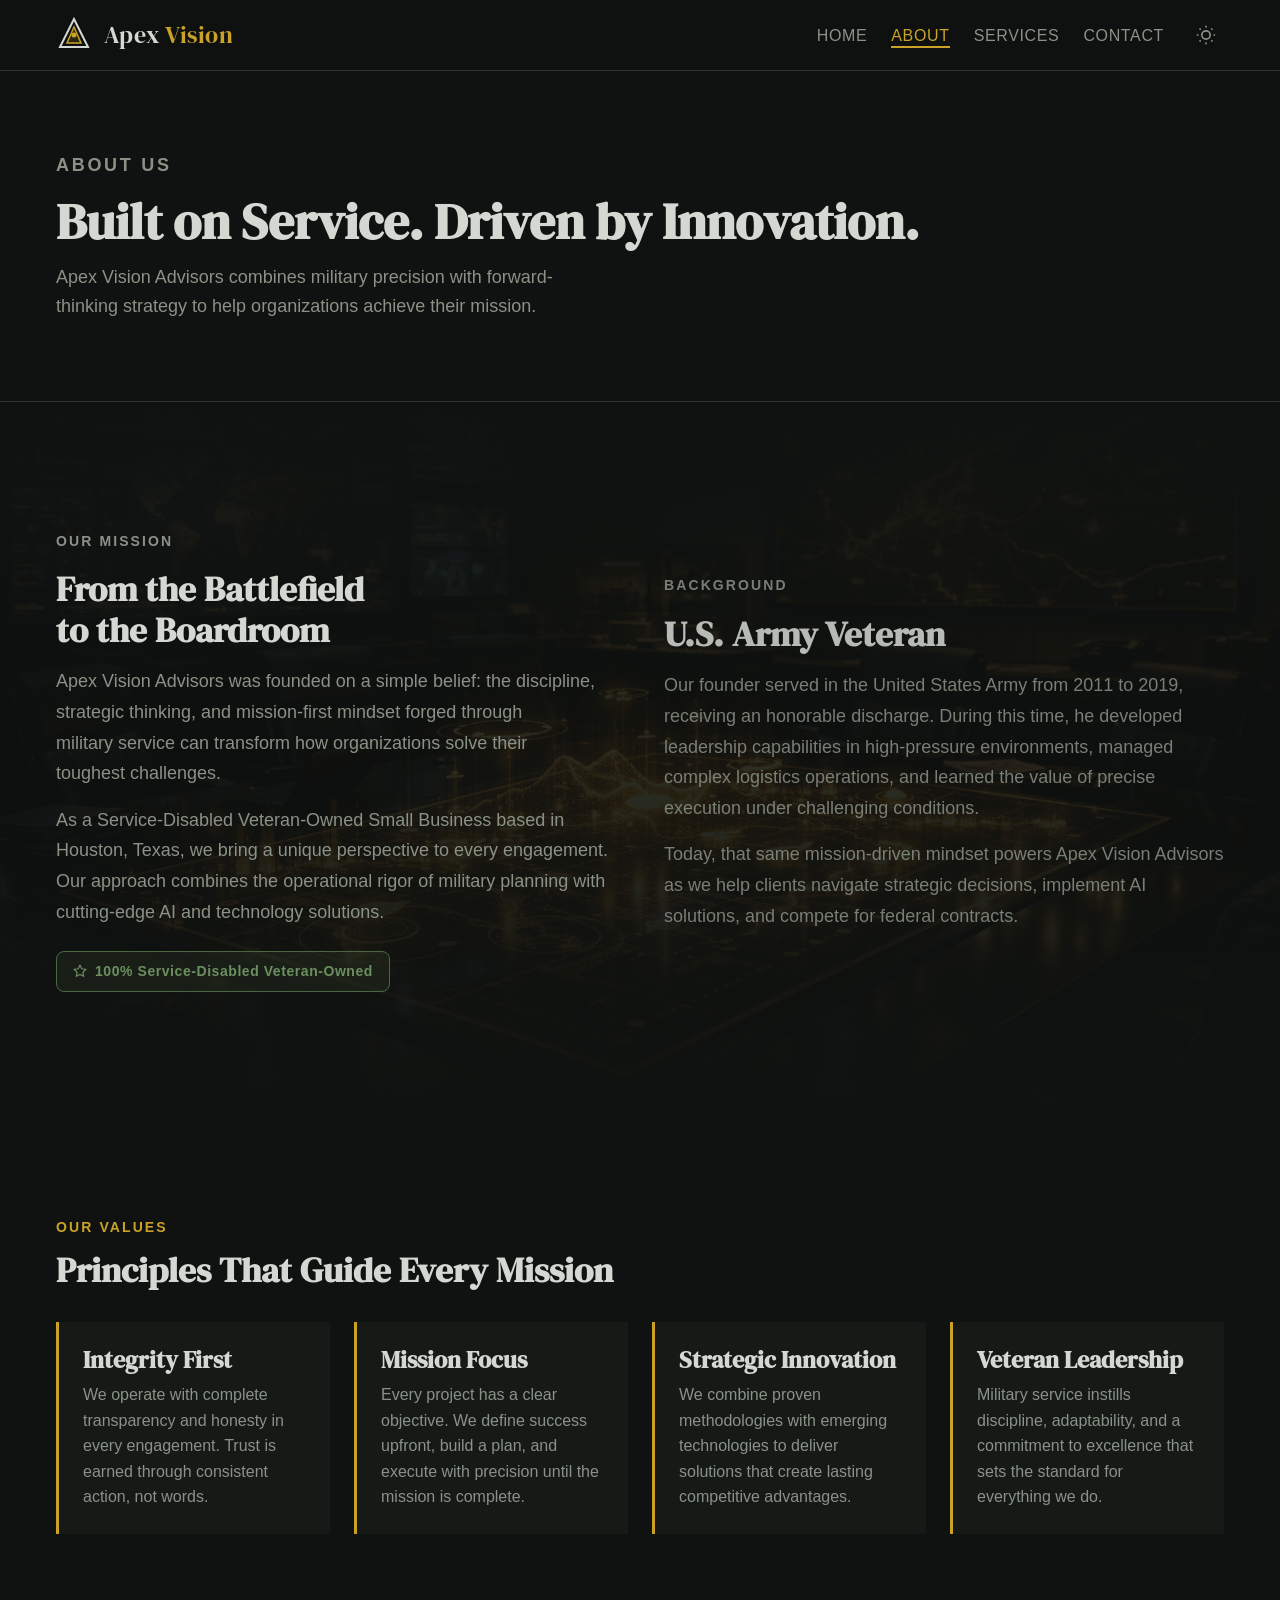
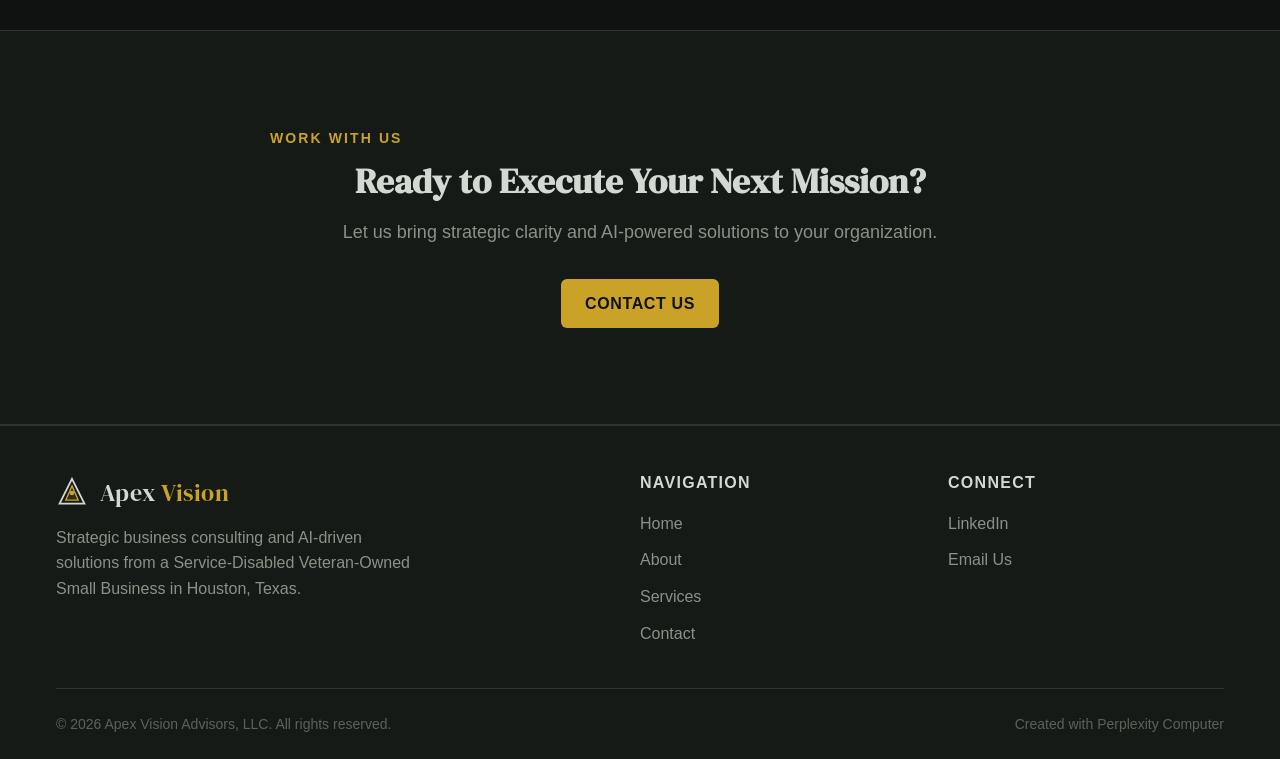
==== about.html @ e8b869d6 "Initial commit via Netlify" ====
<!DOCTYPE html>
<html lang="en" data-theme="dark">
<head>
<!--
   ______                            __
  / ____/___  ____ ___  ____  __  __/ /____  _____
 / /   / __ \/ __ `__ \/ __ \/ / / / __/ _ \/ ___/
/ /___/ /_/ / / / / / / /_/ / /_/ / /_/  __/ /
\____/\____/_/ /_/ /_/ .___/\__,_/\__/\___/_/
                    /_/
        Created with Perplexity Computer
        https://www.perplexity.ai/computer
-->
<meta name="generator" content="Perplexity Computer">
<meta name="author" content="Perplexity Computer">
<meta property="og:see_also" content="https://www.perplexity.ai/computer">
<link rel="author" href="https://www.perplexity.ai/computer">

<meta charset="UTF-8">
<meta name="viewport" content="width=device-width, initial-scale=1.0">
<title>About — Apex Vision Advisors</title>
<meta name="description" content="Learn about Apex Vision Advisors, a veteran-owned consulting firm delivering business strategy and AI solutions from Houston, Texas.">
<link rel="stylesheet" href="./base.css">
<link rel="stylesheet" href="./style.css">
</head>
<body>

<!-- Navigation -->
<nav class="nav" role="navigation" aria-label="Main navigation">
  <div class="nav-inner">
    <a href="./index.html" class="nav-logo" aria-label="Apex Vision Advisors Home">
      <svg width="36" height="36" viewBox="0 0 36 36" fill="none" aria-hidden="true">
        <path d="M18 2L32 30H4L18 2Z" stroke="currentColor" stroke-width="2" fill="none"/>
        <path d="M18 10L25 26H11L18 10Z" stroke="var(--color-primary)" stroke-width="1.5" fill="oklch(from var(--color-primary) l c h / 0.15)"/>
        <circle cx="18" cy="18" r="2.5" fill="var(--color-primary)"/>
      </svg>
      <span class="nav-logo-text">Apex <span>Vision</span></span>
    </a>
    <button class="nav-toggle" aria-label="Toggle menu" onclick="document.querySelector('.nav-links').classList.toggle('open')">
      <span></span><span></span><span></span>
    </button>
    <ul class="nav-links" role="list">
      <li><a href="./index.html">Home</a></li>
      <li><a href="./about.html" class="active">About</a></li>
      <li><a href="./services.html">Services</a></li>
      <li><a href="./contact.html">Contact</a></li>
      <li>
        <button class="theme-toggle" data-theme-toggle aria-label="Switch to light mode">
          <svg width="20" height="20" viewBox="0 0 24 24" fill="none" stroke="currentColor" stroke-width="2">
            <circle cx="12" cy="12" r="5"/><path d="M12 1v2M12 21v2M4.22 4.22l1.42 1.42M18.36 18.36l1.42 1.42M1 12h2M21 12h2M4.22 19.78l1.42-1.42M18.36 5.64l1.42-1.42"/>
          </svg>
        </button>
      </li>
    </ul>
  </div>
</nav>

<!-- Page Hero -->
<section class="page-hero">
  <div class="container">
    <p class="section-label">About Us</p>
    <h1>Built on Service. Driven by Innovation.</h1>
    <p>Apex Vision Advisors combines military precision with forward-thinking strategy to help organizations achieve their mission.</p>
  </div>
</section>

<!-- Mission Section with background -->
<section class="about-hero">
  <div class="about-hero-bg">
    <img src="./assets/about-bg.png" alt="" loading="lazy">
  </div>
  <div class="container about-content">
    <div class="about-grid">
      <div class="about-text reveal">
        <p class="section-label">Our Mission</p>
        <h2>From the Battlefield to the Boardroom</h2>
        <p>Apex Vision Advisors was founded on a simple belief: the discipline, strategic thinking, and mission-first mindset forged through military service can transform how organizations solve their toughest challenges.</p>
        <p>As a Service-Disabled Veteran-Owned Small Business based in Houston, Texas, we bring a unique perspective to every engagement. Our approach combines the operational rigor of military planning with cutting-edge AI and technology solutions.</p>
        <div style="margin-top:var(--space-6);">
          <span class="sdvosb-badge">
            <svg width="14" height="14" viewBox="0 0 24 24" fill="none" stroke="currentColor" stroke-width="2"><path d="M12 2l3.09 6.26L22 9.27l-5 4.87 1.18 6.88L12 17.77l-6.18 3.25L7 14.14 2 9.27l6.91-1.01L12 2z"/></svg>
            100% Service-Disabled Veteran-Owned
          </span>
        </div>
      </div>
      <div class="about-text reveal" style="opacity:0.85;">
        <p class="section-label">Background</p>
        <h2>U.S. Army Veteran</h2>
        <p>Our founder served in the United States Army from 2011 to 2019, receiving an honorable discharge. During this time, he developed leadership capabilities in high-pressure environments, managed complex logistics operations, and learned the value of precise execution under challenging conditions.</p>
        <p>Today, that same mission-driven mindset powers Apex Vision Advisors as we help clients navigate strategic decisions, implement AI solutions, and compete for federal contracts.</p>
      </div>
    </div>
  </div>
</section>

<!-- Values Section -->
<section class="section">
  <div class="container">
    <p class="section-label reveal">Our Values</p>
    <h2 class="section-title reveal">Principles That Guide Every Mission</h2>

    <div class="values-grid">
      <div class="value-card reveal">
        <h3>Integrity First</h3>
        <p>We operate with complete transparency and honesty in every engagement. Trust is earned through consistent action, not words.</p>
      </div>
      <div class="value-card reveal">
        <h3>Mission Focus</h3>
        <p>Every project has a clear objective. We define success upfront, build a plan, and execute with precision until the mission is complete.</p>
      </div>
      <div class="value-card reveal">
        <h3>Strategic Innovation</h3>
        <p>We combine proven methodologies with emerging technologies to deliver solutions that create lasting competitive advantages.</p>
      </div>
      <div class="value-card reveal">
        <h3>Veteran Leadership</h3>
        <p>Military service instills discipline, adaptability, and a commitment to excellence that sets the standard for everything we do.</p>
      </div>
    </div>
  </div>
</section>

<!-- CTA -->
<section class="cta-section">
  <div class="container">
    <p class="section-label reveal">Work With Us</p>
    <h2 class="section-title reveal">Ready to Execute Your Next Mission?</h2>
    <p class="section-desc reveal">Let us bring strategic clarity and AI-powered solutions to your organization.</p>
    <div style="margin-top:var(--space-8);" class="reveal">
      <a href="./contact.html" class="btn btn-primary">Contact Us</a>
    </div>
  </div>
</section>

<!-- Footer -->
<footer class="footer">
  <div class="container">
    <div class="footer-grid">
      <div class="footer-brand">
        <a href="./index.html" class="nav-logo" aria-label="Apex Vision Advisors Home">
          <svg width="32" height="32" viewBox="0 0 36 36" fill="none" aria-hidden="true">
            <path d="M18 2L32 30H4L18 2Z" stroke="currentColor" stroke-width="2" fill="none"/>
            <path d="M18 10L25 26H11L18 10Z" stroke="var(--color-primary)" stroke-width="1.5" fill="oklch(from var(--color-primary) l c h / 0.15)"/>
            <circle cx="18" cy="18" r="2.5" fill="var(--color-primary)"/>
          </svg>
          <span class="nav-logo-text">Apex <span>Vision</span></span>
        </a>
        <p>Strategic business consulting and AI-driven solutions from a Service-Disabled Veteran-Owned Small Business in Houston, Texas.</p>
      </div>
      <div>
        <h4>Navigation</h4>
        <ul class="footer-links" role="list">
          <li><a href="./index.html">Home</a></li>
          <li><a href="./about.html">About</a></li>
          <li><a href="./services.html">Services</a></li>
          <li><a href="./contact.html">Contact</a></li>
        </ul>
      </div>
      <div>
        <h4>Connect</h4>
        <ul class="footer-links" role="list">
          <li><a href="https://www.linkedin.com/in/mr-jones2/" target="_blank" rel="noopener noreferrer">LinkedIn</a></li>
          <li><a href="mailto:apexvisionadvisors@gmail.com">Email Us</a></li>
        </ul>
      </div>
    </div>
    <div class="footer-bottom">
      <p>&copy; 2026 Apex Vision Advisors, LLC. All rights reserved.</p>
      <a href="https://www.perplexity.ai/computer" target="_blank" rel="noopener noreferrer">Created with Perplexity Computer</a>
    </div>
  </div>
</footer>

<script src="./app.js"></script>
</body>
</html>
---- base.css ----
/* base.css */
*, *::before, *::after { box-sizing: border-box; margin: 0; padding: 0; }

html {
  -moz-text-size-adjust: none;
  -webkit-text-size-adjust: none;
  text-size-adjust: none;
  -webkit-font-smoothing: antialiased;
  -moz-osx-font-smoothing: grayscale;
  text-rendering: optimizeLegibility;
  scroll-behavior: smooth;
  hanging-punctuation: first last;
  scroll-padding-top: var(--space-16);
}

body {
  min-height: 100dvh;
  line-height: 1.6;
  font-family: var(--font-body, sans-serif);
  font-size: var(--text-base);
  color: var(--color-text);
  background-color: var(--color-bg);
}

img, picture, video, canvas, svg { display: block; max-width: 100%; height: auto; }
ul[role="list"], ol[role="list"] { list-style: none; }
input, button, textarea, select { font: inherit; color: inherit; }

h1, h2, h3, h4, h5, h6 { text-wrap: balance; line-height: 1.15; }
p, li, figcaption { text-wrap: pretty; max-width: 72ch; }

::selection {
  background: oklch(from var(--color-primary) l c h / 0.25);
  color: var(--color-text);
}

:focus-visible {
  outline: 2px solid var(--color-primary);
  outline-offset: 3px;
  border-radius: var(--radius-sm);
}

@media (prefers-reduced-motion: reduce) {
  *, *::before, *::after {
    animation-duration: 0.01ms !important;
    animation-iteration-count: 1 !important;
    transition-duration: 0.01ms !important;
    scroll-behavior: auto !important;
  }
}

button { cursor: pointer; background: none; border: none; }
table { border-collapse: collapse; width: 100%; }

a, button, [role="button"], [role="link"], input, textarea, select {
  transition: color var(--transition-interactive),
              background var(--transition-interactive),
              border-color var(--transition-interactive),
              box-shadow var(--transition-interactive);
}

.sr-only {
  position: absolute; width: 1px; height: 1px; padding: 0; margin: -1px;
  overflow: hidden; clip: rect(0, 0, 0, 0); white-space: nowrap; border-width: 0;
}
---- style.css ----
/* ========================================
   APEX VISION ADVISORS — Design Tokens & Styles
   Military-Inspired: Dark Slate, OD Green, Gold
   ======================================== */

/* --- Fonts --- */
@import url('https://api.fontshare.com/v2/css?f[]=general-sans@400,500,600,700&display=swap');
@import url('https://fonts.googleapis.com/css2?family=DM+Serif+Display:ital@0;1&display=swap');

/* --- Type Scale --- */
:root {
  --text-xs:   clamp(0.75rem,  0.7rem  + 0.25vw, 0.875rem);
  --text-sm:   clamp(0.875rem, 0.8rem  + 0.35vw, 1rem);
  --text-base: clamp(1rem,     0.95rem + 0.25vw, 1.125rem);
  --text-lg:   clamp(1.125rem, 1rem    + 0.75vw, 1.5rem);
  --text-xl:   clamp(1.5rem,   1.2rem  + 1.25vw, 2.25rem);
  --text-2xl:  clamp(2rem,     1.2rem  + 2.5vw,  3.5rem);
  --text-3xl:  clamp(2.5rem,   1rem    + 4vw,    5rem);

  /* Spacing */
  --space-1:  0.25rem;
  --space-2:  0.5rem;
  --space-3:  0.75rem;
  --space-4:  1rem;
  --space-5:  1.25rem;
  --space-6:  1.5rem;
  --space-8:  2rem;
  --space-10: 2.5rem;
  --space-12: 3rem;
  --space-16: 4rem;
  --space-20: 5rem;
  --space-24: 6rem;
  --space-32: 8rem;

  /* Radius */
  --radius-sm: 0.375rem;
  --radius-md: 0.5rem;
  --radius-lg: 0.75rem;
  --radius-xl: 1rem;
  --radius-full: 9999px;

  /* Transitions */
  --transition-interactive: 180ms cubic-bezier(0.16, 1, 0.3, 1);

  /* Content widths */
  --content-narrow: 640px;
  --content-default: 960px;
  --content-wide: 1200px;
  --content-full: 100%;

  /* Fonts */
  --font-display: 'DM Serif Display', Georgia, serif;
  --font-body: 'General Sans', 'Helvetica Neue', sans-serif;
}

/* --- Military-Inspired Color Palette --- */
:root, [data-theme="dark"] {
  /* Surfaces — dark slate */
  --color-bg:             #0f1210;
  --color-surface:        #161a17;
  --color-surface-2:      #1c211e;
  --color-surface-offset: #1a1f1b;
  --color-surface-offset-2: #212722;
  --color-surface-dynamic: #2a302b;
  --color-divider:        #2e3530;
  --color-border:         #3a4239;

  /* Text */
  --color-text:           #d4d8d2;
  --color-text-muted:     #8a9186;
  --color-text-faint:     #5a6358;
  --color-text-inverse:   #0f1210;

  /* Primary — Gold accent */
  --color-primary:        #c9a227;
  --color-primary-hover:  #dbb63a;
  --color-primary-active: #a88520;
  --color-primary-highlight: #3a3524;

  /* OD Green accent */
  --color-green:          #4a6741;
  --color-green-hover:    #5a7a50;
  --color-green-light:    #6b8f5f;

  /* Error */
  --color-error:          #c45050;
  --color-error-hover:    #a83a3a;

  /* Success */
  --color-success:        #5a8a45;
  --color-success-hover:  #4a7535;

  /* Shadows */
  --shadow-sm: 0 1px 2px oklch(0 0 0 / 0.25);
  --shadow-md: 0 4px 12px oklch(0 0 0 / 0.35);
  --shadow-lg: 0 12px 32px oklch(0 0 0 / 0.45);
}

[data-theme="light"] {
  --color-bg:             #f0efe8;
  --color-surface:        #f5f4ef;
  --color-surface-2:      #fafaf6;
  --color-surface-offset: #e8e7e0;
  --color-surface-offset-2: #deddd6;
  --color-surface-dynamic: #d5d4cd;
  --color-divider:        #c8c7c0;
  --color-border:         #b5b4ad;

  --color-text:           #1a1e18;
  --color-text-muted:     #5a5e55;
  --color-text-faint:     #9a9e95;
  --color-text-inverse:   #f0efe8;

  --color-primary:        #8a6e10;
  --color-primary-hover:  #705a08;
  --color-primary-active: #5a4805;
  --color-primary-highlight: #e8e0c0;

  --color-green:          #3a5530;
  --color-green-hover:    #2a4520;
  --color-green-light:    #4a6540;

  --color-error:          #a03030;
  --color-error-hover:    #802020;

  --color-success:        #3a6a25;

  --shadow-sm: 0 1px 2px oklch(0.2 0.01 80 / 0.08);
  --shadow-md: 0 4px 12px oklch(0.2 0.01 80 / 0.10);
  --shadow-lg: 0 12px 32px oklch(0.2 0.01 80 / 0.14);
}

/* ========== GLOBAL COMPONENTS ========== */

/* Nav */
.nav {
  position: sticky;
  top: 0;
  z-index: 100;
  background: oklch(from var(--color-bg) l c h / 0.92);
  backdrop-filter: blur(16px);
  border-bottom: 1px solid var(--color-divider);
  padding: var(--space-4) 0;
}
.nav-inner {
  max-width: var(--content-wide);
  margin-inline: auto;
  padding-inline: var(--space-4);
  display: flex;
  align-items: center;
  justify-content: space-between;
}
.nav-logo {
  display: flex;
  align-items: center;
  gap: var(--space-3);
  text-decoration: none;
  color: var(--color-text);
}
.nav-logo-text {
  font-family: var(--font-display);
  font-size: var(--text-lg);
  letter-spacing: 0.02em;
}
.nav-logo-text span {
  color: var(--color-primary);
}
.nav-links {
  display: flex;
  gap: var(--space-6);
  align-items: center;
  list-style: none;
}
.nav-links a {
  font-size: var(--text-sm);
  color: var(--color-text-muted);
  text-decoration: none;
  font-weight: 500;
  letter-spacing: 0.04em;
  text-transform: uppercase;
  position: relative;
  padding-bottom: 2px;
}
.nav-links a:hover,
.nav-links a.active {
  color: var(--color-primary);
}
.nav-links a::after {
  content: '';
  position: absolute;
  bottom: -2px;
  left: 0;
  width: 0;
  height: 2px;
  background: var(--color-primary);
  transition: width 0.3s ease;
}
.nav-links a:hover::after,
.nav-links a.active::after {
  width: 100%;
}

/* Mobile menu toggle */
.nav-toggle {
  display: none;
  flex-direction: column;
  gap: 5px;
  cursor: pointer;
  padding: var(--space-2);
}
.nav-toggle span {
  width: 24px;
  height: 2px;
  background: var(--color-text);
  transition: all 0.3s ease;
}

@media (max-width: 768px) {
  .nav-toggle { display: flex; }
  .nav-links {
    display: none;
    position: absolute;
    top: 100%;
    left: 0;
    right: 0;
    background: var(--color-surface);
    border-bottom: 1px solid var(--color-divider);
    flex-direction: column;
    padding: var(--space-6) var(--space-4);
    gap: var(--space-4);
  }
  .nav-links.open { display: flex; }
}

/* Theme toggle */
.theme-toggle {
  padding: var(--space-2);
  border-radius: var(--radius-md);
  color: var(--color-text-muted);
}
.theme-toggle:hover {
  color: var(--color-primary);
  background: var(--color-surface-offset);
}

/* Buttons */
.btn {
  display: inline-flex;
  align-items: center;
  gap: var(--space-2);
  padding: var(--space-3) var(--space-6);
  font-size: var(--text-sm);
  font-weight: 600;
  letter-spacing: 0.04em;
  text-transform: uppercase;
  text-decoration: none;
  border-radius: var(--radius-sm);
  transition: all var(--transition-interactive);
}
.btn-primary {
  background: var(--color-primary);
  color: var(--color-text-inverse);
}
.btn-primary:hover {
  background: var(--color-primary-hover);
  box-shadow: 0 0 20px oklch(from var(--color-primary) l c h / 0.3);
}
.btn-outline {
  border: 1px solid var(--color-primary);
  color: var(--color-primary);
  background: transparent;
}
.btn-outline:hover {
  background: var(--color-primary);
  color: var(--color-text-inverse);
}

/* Sections */
.section {
  padding: clamp(var(--space-12), 8vw, var(--space-24)) 0;
}
.container {
  max-width: var(--content-wide);
  margin-inline: auto;
  padding-inline: var(--space-4);
}
.section-label {
  font-size: var(--text-xs);
  font-weight: 600;
  letter-spacing: 0.15em;
  text-transform: uppercase;
  color: var(--color-primary);
  margin-bottom: var(--space-3);
}
.section-title {
  font-family: var(--font-display);
  font-size: var(--text-xl);
  color: var(--color-text);
  margin-bottom: var(--space-4);
}
.section-desc {
  font-size: var(--text-base);
  color: var(--color-text-muted);
  max-width: 60ch;
}

/* Hero */
.hero {
  position: relative;
  min-height: 80vh;
  display: flex;
  align-items: center;
  overflow: hidden;
}
.hero-bg {
  position: absolute;
  inset: 0;
  z-index: 0;
}
.hero-bg img {
  width: 100%;
  height: 100%;
  object-fit: cover;
  opacity: 0.5;
}
.hero-bg::after {
  content: '';
  position: absolute;
  inset: 0;
  background: linear-gradient(
    180deg,
    oklch(from var(--color-bg) l c h / 0.3) 0%,
    oklch(from var(--color-bg) l c h / 0.7) 60%,
    var(--color-bg) 100%
  );
}
.hero-content {
  position: relative;
  z-index: 1;
  max-width: var(--content-wide);
  margin-inline: auto;
  padding: var(--space-16) var(--space-4);
}
.hero-badge {
  display: inline-flex;
  align-items: center;
  gap: var(--space-2);
  padding: var(--space-1) var(--space-4);
  background: oklch(from var(--color-green) l c h / 0.2);
  border: 1px solid var(--color-green);
  border-radius: var(--radius-full);
  font-size: var(--text-xs);
  font-weight: 600;
  letter-spacing: 0.06em;
  text-transform: uppercase;
  color: var(--color-green-light);
  margin-bottom: var(--space-6);
}
.hero-badge svg {
  width: 16px;
  height: 16px;
}
.hero h1 {
  font-family: var(--font-display);
  font-size: var(--text-3xl);
  color: var(--color-text);
  margin-bottom: var(--space-4);
  max-width: 16ch;
}
.hero h1 .gold {
  color: var(--color-primary);
}
.hero-sub {
  font-size: var(--text-lg);
  color: var(--color-text-muted);
  max-width: 50ch;
  margin-bottom: var(--space-8);
  line-height: 1.5;
}
.hero-actions {
  display: flex;
  gap: var(--space-4);
  flex-wrap: wrap;
}

/* Cards */
.card {
  background: var(--color-surface);
  border: 1px solid var(--color-border);
  border-radius: var(--radius-lg);
  padding: var(--space-6);
  transition: all var(--transition-interactive);
}
.card:hover {
  border-color: var(--color-primary);
  box-shadow: 0 0 24px oklch(from var(--color-primary) l c h / 0.08);
  transform: translateY(-2px);
}
.card-icon {
  width: 48px;
  height: 48px;
  background: oklch(from var(--color-primary) l c h / 0.12);
  border-radius: var(--radius-md);
  display: flex;
  align-items: center;
  justify-content: center;
  margin-bottom: var(--space-4);
  color: var(--color-primary);
}
.card-icon svg {
  width: 24px;
  height: 24px;
}
.card h3 {
  font-family: var(--font-display);
  font-size: var(--text-lg);
  margin-bottom: var(--space-2);
}
.card p {
  font-size: var(--text-sm);
  color: var(--color-text-muted);
  line-height: 1.6;
}

/* Services grid */
.services-grid {
  display: grid;
  grid-template-columns: repeat(auto-fill, minmax(min(300px, 100%), 1fr));
  gap: var(--space-6);
  margin-top: var(--space-8);
}

/* Stats bar */
.stats-bar {
  display: grid;
  grid-template-columns: repeat(auto-fit, minmax(150px, 1fr));
  gap: var(--space-6);
  padding: var(--space-8) 0;
  border-top: 1px solid var(--color-divider);
  border-bottom: 1px solid var(--color-divider);
  margin: var(--space-12) 0;
}
.stat {
  text-align: center;
}
.stat-number {
  font-family: var(--font-display);
  font-size: var(--text-xl);
  color: var(--color-primary);
  margin-bottom: var(--space-1);
}
.stat-label {
  font-size: var(--text-xs);
  color: var(--color-text-muted);
  text-transform: uppercase;
  letter-spacing: 0.1em;
}

/* CTA Section */
.cta-section {
  background: var(--color-surface);
  border-top: 1px solid var(--color-divider);
  border-bottom: 1px solid var(--color-divider);
  text-align: center;
  padding: clamp(var(--space-12), 8vw, var(--space-24)) 0;
}
.cta-section .section-title {
  margin-inline: auto;
}
.cta-section .section-desc {
  margin-inline: auto;
  margin-bottom: var(--space-8);
}

/* Full-bleed image */
.full-bleed-image {
  width: 100%;
  max-height: 400px;
  overflow: hidden;
}
.full-bleed-image img {
  width: 100%;
  height: 400px;
  object-fit: cover;
}

/* About page */
.about-hero {
  position: relative;
  padding: clamp(var(--space-16), 10vw, var(--space-32)) 0;
  overflow: hidden;
}
.about-hero-bg {
  position: absolute;
  inset: 0;
  z-index: 0;
}
.about-hero-bg img {
  width: 100%;
  height: 100%;
  object-fit: cover;
  opacity: 0.3;
}
.about-hero-bg::after {
  content: '';
  position: absolute;
  inset: 0;
  background: linear-gradient(180deg, var(--color-bg) 0%, oklch(from var(--color-bg) l c h / 0.6) 50%, var(--color-bg) 100%);
}
.about-content {
  position: relative;
  z-index: 1;
}
.about-grid {
  display: grid;
  grid-template-columns: 1fr 1fr;
  gap: var(--space-12);
  align-items: center;
}
@media (max-width: 768px) {
  .about-grid { grid-template-columns: 1fr; }
}
.about-text h2 {
  font-family: var(--font-display);
  font-size: var(--text-xl);
  margin-bottom: var(--space-4);
}
.about-text p {
  color: var(--color-text-muted);
  margin-bottom: var(--space-4);
  line-height: 1.7;
}

/* Values */
.values-grid {
  display: grid;
  grid-template-columns: repeat(auto-fill, minmax(min(250px, 100%), 1fr));
  gap: var(--space-6);
  margin-top: var(--space-8);
}
.value-card {
  padding: var(--space-6);
  border-left: 3px solid var(--color-primary);
  background: var(--color-surface);
}
.value-card h3 {
  font-family: var(--font-display);
  font-size: var(--text-lg);
  margin-bottom: var(--space-2);
}
.value-card p {
  font-size: var(--text-sm);
  color: var(--color-text-muted);
}

/* Contact form */
.contact-grid {
  display: grid;
  grid-template-columns: 1fr 1.2fr;
  gap: var(--space-12);
}
@media (max-width: 768px) {
  .contact-grid { grid-template-columns: 1fr; }
}
.contact-info-card {
  display: flex;
  align-items: flex-start;
  gap: var(--space-4);
  padding: var(--space-4) 0;
  border-bottom: 1px solid var(--color-divider);
}
.contact-info-card svg {
  width: 20px;
  height: 20px;
  color: var(--color-primary);
  flex-shrink: 0;
  margin-top: 3px;
}
.contact-info-card h4 {
  font-size: var(--text-sm);
  font-weight: 600;
  margin-bottom: var(--space-1);
}
.contact-info-card p,
.contact-info-card a {
  font-size: var(--text-sm);
  color: var(--color-text-muted);
  text-decoration: none;
}
.contact-info-card a:hover {
  color: var(--color-primary);
}
.form-group {
  margin-bottom: var(--space-4);
}
.form-group label {
  display: block;
  font-size: var(--text-sm);
  font-weight: 500;
  margin-bottom: var(--space-2);
  color: var(--color-text);
}
.form-group input,
.form-group textarea,
.form-group select {
  width: 100%;
  padding: var(--space-3) var(--space-4);
  background: var(--color-surface);
  border: 1px solid var(--color-border);
  border-radius: var(--radius-md);
  font-size: var(--text-base);
  color: var(--color-text);
}
.form-group input:focus,
.form-group textarea:focus,
.form-group select:focus {
  outline: none;
  border-color: var(--color-primary);
  box-shadow: 0 0 0 3px oklch(from var(--color-primary) l c h / 0.15);
}
.form-group textarea {
  resize: vertical;
  min-height: 120px;
}
.form-row {
  display: grid;
  grid-template-columns: 1fr 1fr;
  gap: var(--space-4);
}
@media (max-width: 480px) {
  .form-row { grid-template-columns: 1fr; }
}
.form-success {
  display: none;
  padding: var(--space-4);
  background: oklch(from var(--color-success) l c h / 0.15);
  border: 1px solid var(--color-success);
  border-radius: var(--radius-md);
  color: var(--color-success);
  text-align: center;
  font-weight: 500;
}

/* Footer */
.footer {
  background: var(--color-surface);
  border-top: 1px solid var(--color-divider);
  padding: var(--space-12) 0 var(--space-6);
}
.footer-grid {
  display: grid;
  grid-template-columns: 2fr 1fr 1fr;
  gap: var(--space-8);
  margin-bottom: var(--space-8);
}
@media (max-width: 768px) {
  .footer-grid { grid-template-columns: 1fr; }
}
.footer-brand p {
  color: var(--color-text-muted);
  font-size: var(--text-sm);
  margin-top: var(--space-3);
  max-width: 40ch;
}
.footer h4 {
  font-size: var(--text-sm);
  font-weight: 600;
  text-transform: uppercase;
  letter-spacing: 0.08em;
  color: var(--color-text);
  margin-bottom: var(--space-4);
}
.footer-links {
  list-style: none;
}
.footer-links li {
  margin-bottom: var(--space-2);
}
.footer-links a {
  color: var(--color-text-muted);
  font-size: var(--text-sm);
  text-decoration: none;
}
.footer-links a:hover {
  color: var(--color-primary);
}
.footer-bottom {
  border-top: 1px solid var(--color-divider);
  padding-top: var(--space-6);
  display: flex;
  justify-content: space-between;
  align-items: center;
  flex-wrap: wrap;
  gap: var(--space-4);
}
.footer-bottom p,
.footer-bottom a {
  font-size: var(--text-xs);
  color: var(--color-text-faint);
  text-decoration: none;
}
.footer-bottom a:hover {
  color: var(--color-primary);
}

/* SDVOSB badge */
.sdvosb-badge {
  display: inline-flex;
  align-items: center;
  gap: var(--space-2);
  padding: var(--space-2) var(--space-4);
  background: oklch(from var(--color-green) l c h / 0.15);
  border: 1px solid var(--color-green);
  border-radius: var(--radius-md);
  font-size: var(--text-xs);
  font-weight: 600;
  color: var(--color-green-light);
  letter-spacing: 0.04em;
}

/* Page hero (interior pages) */
.page-hero {
  padding: clamp(var(--space-12), 8vw, var(--space-20)) 0;
  border-bottom: 1px solid var(--color-divider);
}
.page-hero h1 {
  font-family: var(--font-display);
  font-size: var(--text-2xl);
  margin-bottom: var(--space-3);
}
.page-hero p {
  font-size: var(--text-base);
  color: var(--color-text-muted);
  max-width: 55ch;
}

/* Scroll reveal animations */
.reveal {
  opacity: 0;
  transform: translateY(20px);
  transition: opacity 0.6s ease, transform 0.6s ease;
}
.reveal.visible {
  opacity: 1;
  transform: translateY(0);
}

/* ========== ENHANCED MOBILE STYLES ========== */
@media (max-width: 768px) {
  /* Hero adjustments */
  .hero {
    min-height: 90vh;
  }
  .hero h1 {
    font-size: clamp(2rem, 6vw, 3rem);
    max-width: 100%;
  }
  .hero-sub {
    font-size: var(--text-base);
  }
  .hero-actions {
    flex-direction: column;
  }
  .hero-actions .btn {
    width: 100%;
    justify-content: center;
    padding: var(--space-4) var(--space-6);
    min-height: 48px;
  }
  .hero-content {
    padding: var(--space-8) var(--space-4);
  }

  /* Cards stack properly */
  .services-grid {
    grid-template-columns: 1fr;
    gap: var(--space-4);
  }
  .card {
    padding: var(--space-5);
  }

  /* Stats bar stacks */
  .stats-bar {
    grid-template-columns: 1fr 1fr;
    gap: var(--space-4);
  }

  /* About grid */
  .about-grid {
    grid-template-columns: 1fr;
    gap: var(--space-8);
  }

  /* Values stack */
  .values-grid {
    grid-template-columns: 1fr;
    gap: var(--space-4);
  }

  /* Contact grid */
  .contact-grid {
    grid-template-columns: 1fr;
    gap: var(--space-8);
  }
  .form-row {
    grid-template-columns: 1fr;
  }

  /* Footer stacks */
  .footer-grid {
    grid-template-columns: 1fr;
    gap: var(--space-6);
  }
  .footer-bottom {
    flex-direction: column;
    text-align: center;
  }

  /* Section spacing tighter on mobile */
  .section {
    padding: var(--space-10) 0;
  }
  .section-title {
    font-size: clamp(1.3rem, 5vw, 2rem);
  }
  .page-hero h1 {
    font-size: clamp(1.5rem, 6vw, 2.5rem);
  }

  /* Full bleed image shorter on mobile */
  .full-bleed-image img {
    height: 250px;
  }

  /* Nav open state */
  .nav-links.open {
    display: flex;
  }

  /* Touch-friendly tap targets */
  .nav-links a {
    padding: var(--space-2) 0;
    min-height: 44px;
    display: flex;
    align-items: center;
  }
  .contact-info-card a,
  .footer-links a {
    min-height: 44px;
    display: inline-flex;
    align-items: center;
  }
}

/* Extra small screens (iPhone SE, 375px) */
@media (max-width: 400px) {
  .hero h1 {
    font-size: 1.75rem;
  }
  .hero-badge {
    font-size: 0.65rem;
  }
  .stats-bar {
    grid-template-columns: 1fr;
  }
  .stat-number {
    font-size: var(--text-lg);
  }
}
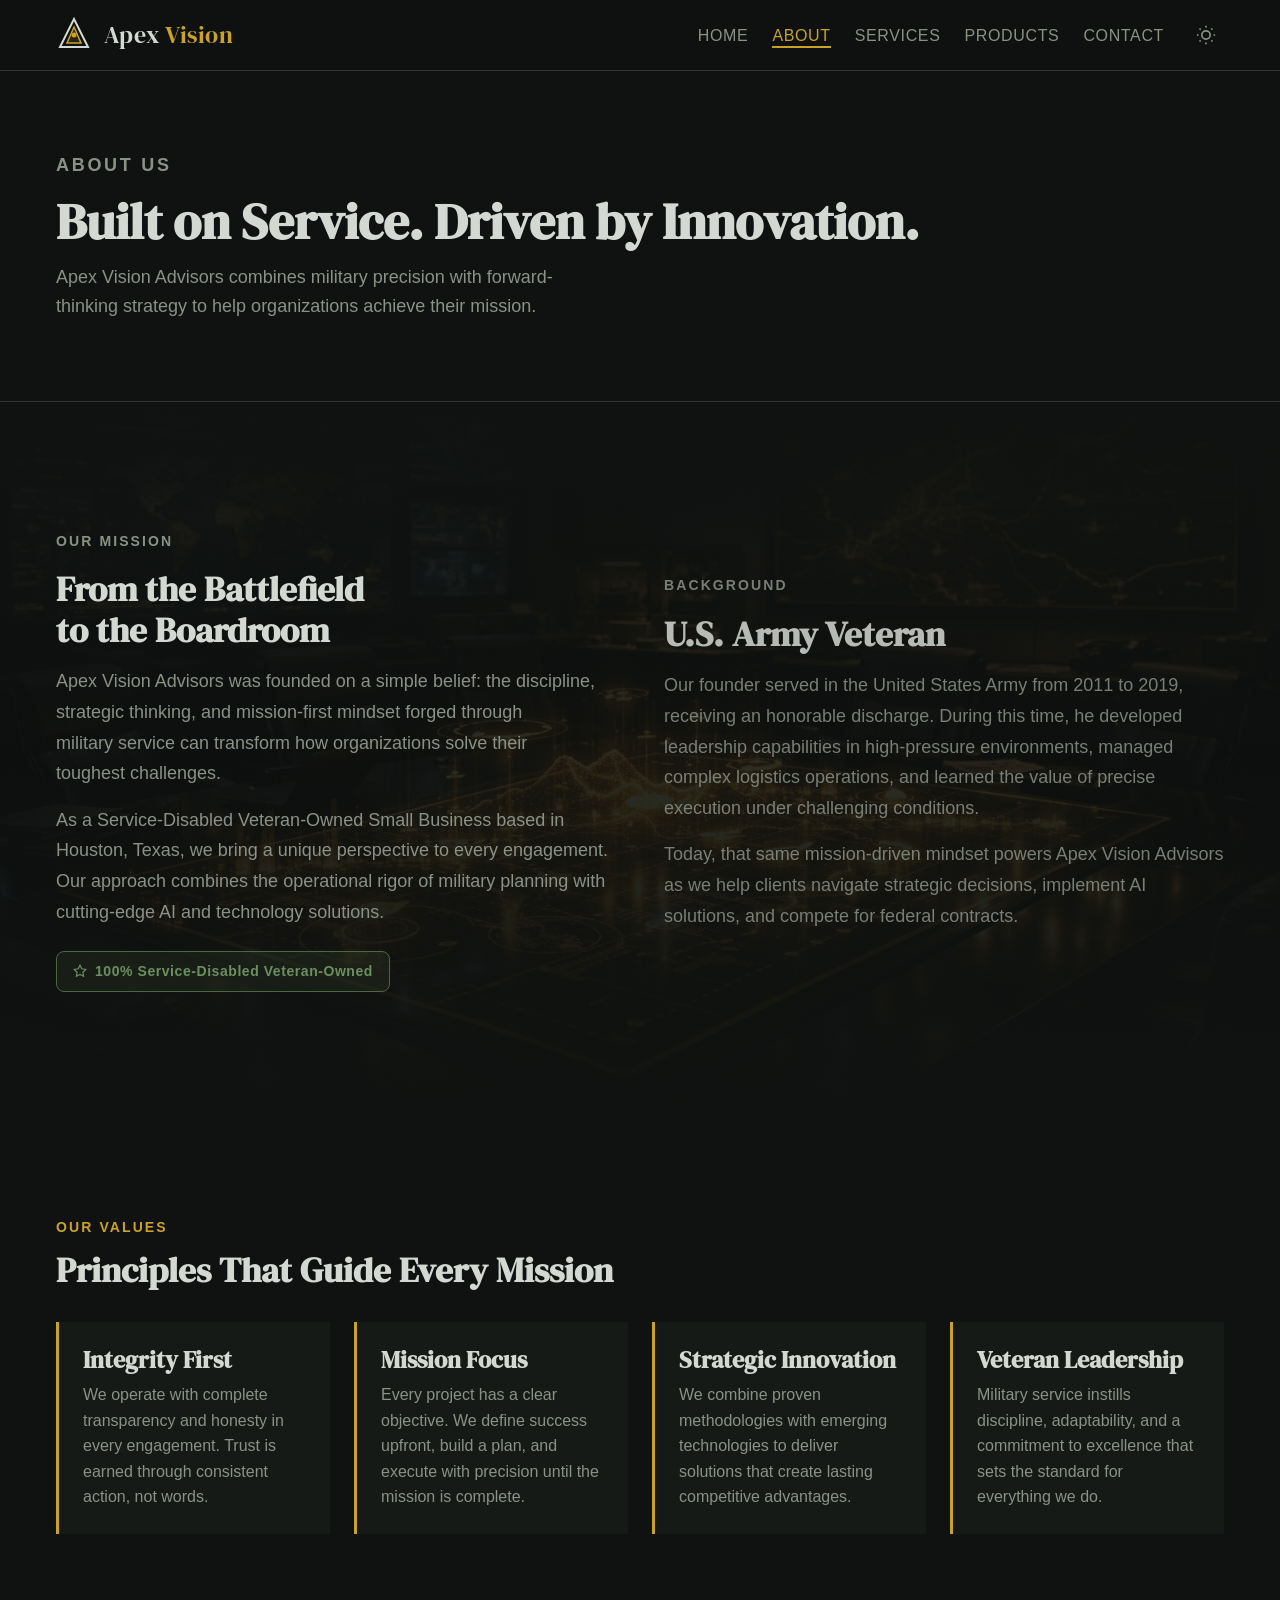
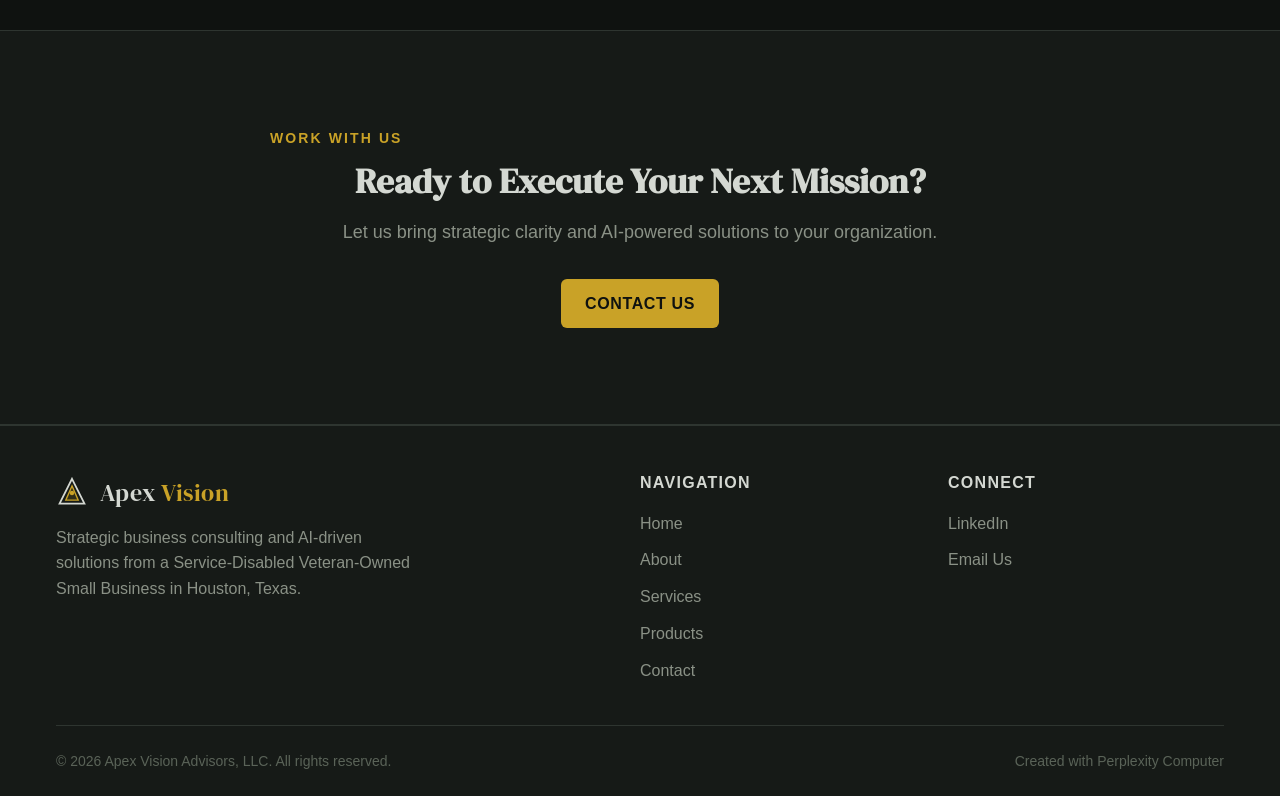
==== commit 67c5d4c1: "Add Products page with Gumroad buy links, update nav across all pages - New products.html with AI Re" ====
--- a/about.html
+++ b/about.html
@@ -28,7 +28,7 @@
 <!-- Navigation -->
 <nav class="nav" role="navigation" aria-label="Main navigation">
   <div class="nav-inner">
-    <a href="./index.html" class="nav-logo" aria-label="Apex Vision Advisors Home">
+    <a aria-label='Apex Vision Advisors Home' class='nav-logo' href='/'>
       <svg width="36" height="36" viewBox="0 0 36 36" fill="none" aria-hidden="true">
         <path d="M18 2L32 30H4L18 2Z" stroke="currentColor" stroke-width="2" fill="none"/>
         <path d="M18 10L25 26H11L18 10Z" stroke="var(--color-primary)" stroke-width="1.5" fill="oklch(from var(--color-primary) l c h / 0.15)"/>
@@ -40,10 +40,11 @@
       <span></span><span></span><span></span>
     </button>
     <ul class="nav-links" role="list">
-      <li><a href="./index.html">Home</a></li>
-      <li><a href="./about.html" class="active">About</a></li>
-      <li><a href="./services.html">Services</a></li>
-      <li><a href="./contact.html">Contact</a></li>
+      <li><a href='/'>Home</a></li>
+      <li><a class='active' href='/about'>About</a></li>
+      <li><a href='/services'>Services</a></li>
+      <li><a href='/products'>Products</a></li>
+      <li><a href='/contact'>Contact</a></li>
       <li>
         <button class="theme-toggle" data-theme-toggle aria-label="Switch to light mode">
           <svg width="20" height="20" viewBox="0 0 24 24" fill="none" stroke="currentColor" stroke-width="2">
@@ -127,7 +128,7 @@
     <h2 class="section-title reveal">Ready to Execute Your Next Mission?</h2>
     <p class="section-desc reveal">Let us bring strategic clarity and AI-powered solutions to your organization.</p>
     <div style="margin-top:var(--space-8);" class="reveal">
-      <a href="./contact.html" class="btn btn-primary">Contact Us</a>
+      <a class='btn btn-primary' href='/contact'>Contact Us</a>
     </div>
   </div>
 </section>
@@ -137,7 +138,7 @@
   <div class="container">
     <div class="footer-grid">
       <div class="footer-brand">
-        <a href="./index.html" class="nav-logo" aria-label="Apex Vision Advisors Home">
+        <a aria-label='Apex Vision Advisors Home' class='nav-logo' href='/'>
           <svg width="32" height="32" viewBox="0 0 36 36" fill="none" aria-hidden="true">
             <path d="M18 2L32 30H4L18 2Z" stroke="currentColor" stroke-width="2" fill="none"/>
             <path d="M18 10L25 26H11L18 10Z" stroke="var(--color-primary)" stroke-width="1.5" fill="oklch(from var(--color-primary) l c h / 0.15)"/>
@@ -150,10 +151,11 @@
       <div>
         <h4>Navigation</h4>
         <ul class="footer-links" role="list">
-          <li><a href="./index.html">Home</a></li>
-          <li><a href="./about.html">About</a></li>
-          <li><a href="./services.html">Services</a></li>
-          <li><a href="./contact.html">Contact</a></li>
+          <li><a href='/'>Home</a></li>
+          <li><a href='/about'>About</a></li>
+          <li><a href='/services'>Services</a></li>
+          <li><a href='/products'>Products</a></li>
+          <li><a href='/contact'>Contact</a></li>
         </ul>
       </div>
       <div>
--- a/style.css
+++ b/style.css
@@ -868,3 +868,191 @@
     font-size: var(--text-lg);
   }
 }
+
+/* ========== PRODUCTS PAGE ========== */
+
+/* Products grid */
+.products-grid {
+  display: grid;
+  grid-template-columns: repeat(2, 1fr);
+  gap: var(--space-8);
+}
+@media (max-width: 768px) {
+  .products-grid {
+    grid-template-columns: 1fr;
+    gap: var(--space-6);
+  }
+}
+
+/* Product card */
+.product-card {
+  background: var(--color-surface);
+  border: 1px solid var(--color-border);
+  border-radius: var(--radius-lg);
+  padding: var(--space-8);
+  display: flex;
+  flex-direction: column;
+  transition: all var(--transition-interactive);
+  position: relative;
+}
+.product-card:hover {
+  border-color: var(--color-primary);
+  box-shadow: 0 0 32px oklch(from var(--color-primary) l c h / 0.1);
+  transform: translateY(-3px);
+}
+@media (max-width: 768px) {
+  .product-card {
+    padding: var(--space-6);
+  }
+}
+
+/* Product card header */
+.product-card-header {
+  display: flex;
+  align-items: flex-start;
+  justify-content: space-between;
+  margin-bottom: var(--space-5);
+}
+
+/* Product icon */
+.product-icon {
+  width: 56px;
+  height: 56px;
+  background: oklch(from var(--color-primary) l c h / 0.12);
+  border-radius: var(--radius-md);
+  display: flex;
+  align-items: center;
+  justify-content: center;
+  color: var(--color-primary);
+}
+.product-icon svg {
+  width: 28px;
+  height: 28px;
+}
+
+/* Product tag */
+.product-tag {
+  display: inline-flex;
+  align-items: center;
+  padding: var(--space-1) var(--space-3);
+  background: oklch(from var(--color-primary) l c h / 0.15);
+  border: 1px solid oklch(from var(--color-primary) l c h / 0.3);
+  border-radius: var(--radius-full);
+  font-size: 0.6875rem;
+  font-weight: 700;
+  letter-spacing: 0.1em;
+  text-transform: uppercase;
+  color: var(--color-primary);
+}
+
+/* Product title */
+.product-title {
+  font-family: var(--font-display);
+  font-size: var(--text-xl);
+  color: var(--color-text);
+  margin-bottom: var(--space-3);
+}
+
+/* Product price */
+.product-price {
+  font-family: var(--font-display);
+  font-size: var(--text-2xl);
+  color: var(--color-primary);
+  margin-bottom: var(--space-4);
+  line-height: 1;
+}
+
+/* Product description */
+.product-desc {
+  font-size: var(--text-sm);
+  color: var(--color-text-muted);
+  line-height: 1.7;
+  margin-bottom: var(--space-6);
+}
+
+/* What's included */
+.product-includes {
+  margin-bottom: var(--space-6);
+  flex: 1;
+}
+.product-includes h4 {
+  font-size: var(--text-xs);
+  font-weight: 600;
+  text-transform: uppercase;
+  letter-spacing: 0.1em;
+  color: var(--color-text);
+  margin-bottom: var(--space-4);
+  padding-bottom: var(--space-2);
+  border-bottom: 1px solid var(--color-divider);
+}
+.product-includes ul {
+  list-style: none;
+  display: flex;
+  flex-direction: column;
+  gap: var(--space-3);
+}
+.product-includes li {
+  display: flex;
+  align-items: flex-start;
+  gap: var(--space-3);
+  font-size: var(--text-sm);
+  color: var(--color-text-muted);
+  line-height: 1.5;
+}
+.product-includes li svg {
+  flex-shrink: 0;
+  margin-top: 2px;
+}
+
+/* Product CTA */
+.product-cta {
+  margin-top: auto;
+}
+.product-btn {
+  width: 100%;
+  justify-content: center;
+  padding: var(--space-4) var(--space-6);
+  font-size: var(--text-sm);
+}
+.product-note {
+  text-align: center;
+  font-size: var(--text-xs);
+  color: var(--color-text-faint);
+  margin-top: var(--space-3);
+}
+
+/* Trust grid */
+.trust-grid {
+  display: flex;
+  justify-content: center;
+  gap: var(--space-10);
+  margin-top: var(--space-10);
+  flex-wrap: wrap;
+}
+.trust-item {
+  display: flex;
+  flex-direction: column;
+  align-items: center;
+  gap: var(--space-3);
+}
+.trust-icon {
+  width: 48px;
+  height: 48px;
+  background: oklch(from var(--color-primary) l c h / 0.12);
+  border-radius: var(--radius-full);
+  display: flex;
+  align-items: center;
+  justify-content: center;
+  color: var(--color-primary);
+}
+.trust-icon svg {
+  width: 22px;
+  height: 22px;
+}
+.trust-label {
+  font-size: var(--text-xs);
+  font-weight: 600;
+  letter-spacing: 0.08em;
+  text-transform: uppercase;
+  color: var(--color-text-muted);
+}
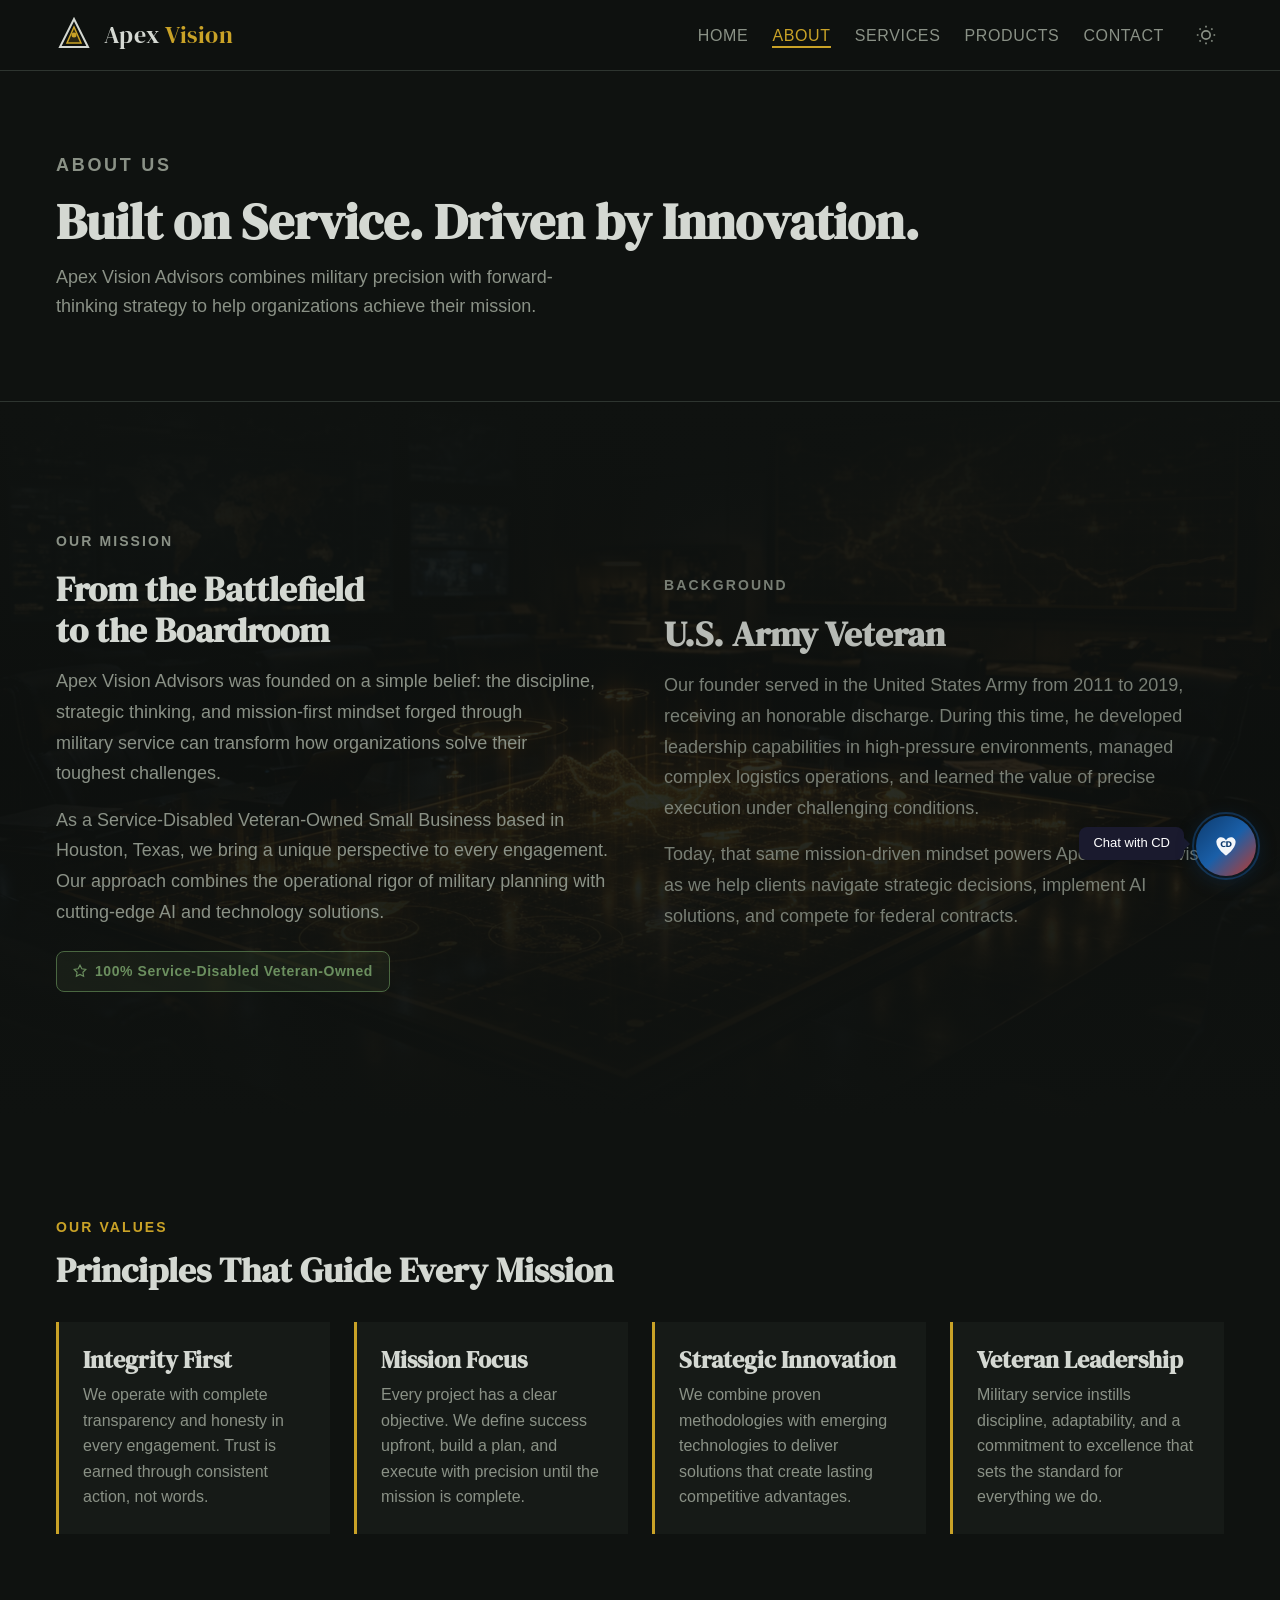
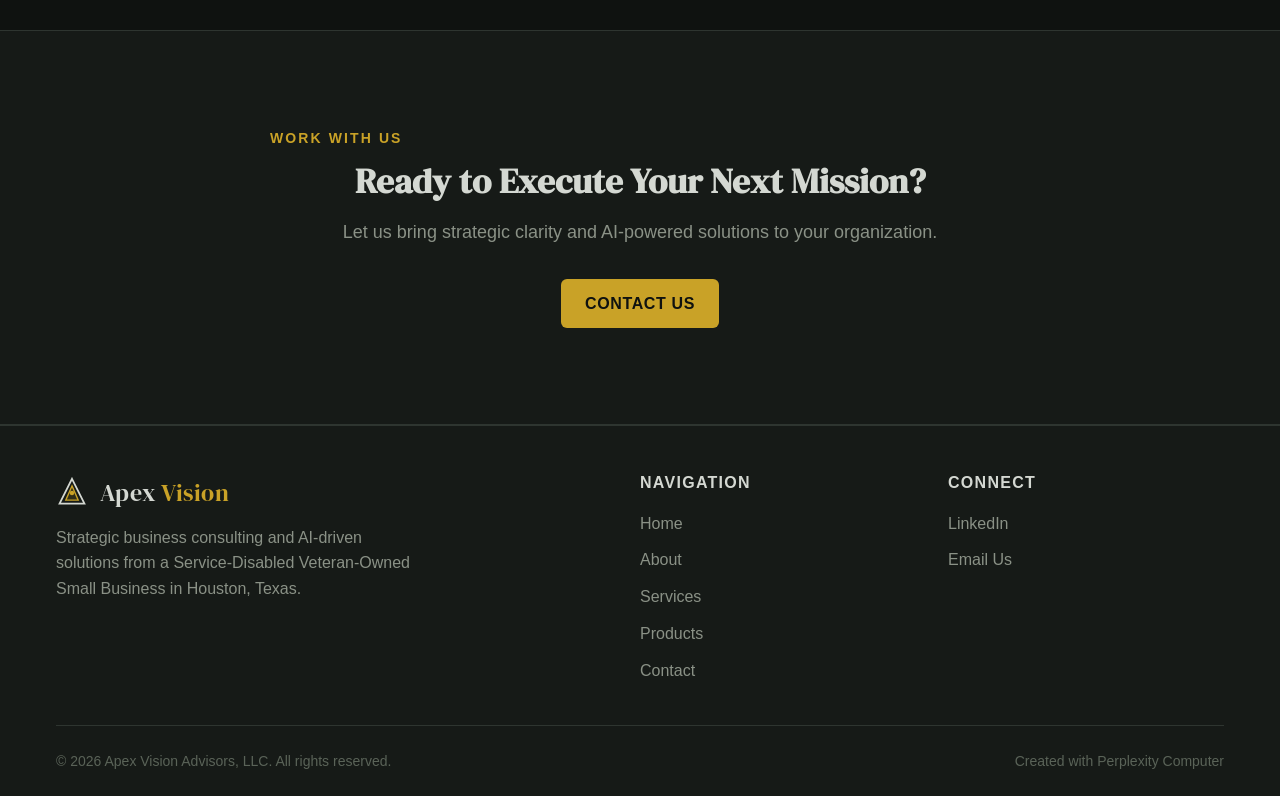
==== commit 1a6c7625: "Add CD Chatbot widget — floating therapist chat bubble on all pages" ====
--- a/about.html
+++ b/about.html
@@ -22,6 +22,7 @@
 <meta name="description" content="Learn about Apex Vision Advisors, a veteran-owned consulting firm delivering business strategy and AI solutions from Houston, Texas.">
 <link rel="stylesheet" href="./base.css">
 <link rel="stylesheet" href="./style.css">
+<link rel="stylesheet" href="./cd-chatbot-widget.css">
 </head>
 <body>
 
@@ -174,5 +175,6 @@
 </footer>
 
 <script src="./app.js"></script>
+<script src="./cd-chatbot-widget.js"></script>
 </body>
 </html>
--- a/cd-chatbot-widget.css
+++ b/cd-chatbot-widget.css
@@ -0,0 +1,170 @@
+/* CD Chatbot Widget — Floating chat bubble + iframe overlay */
+
+/* Floating trigger button — bottom right */
+.cd-widget-trigger {
+  position: fixed;
+  bottom: 24px;
+  right: 24px;
+  z-index: 99998;
+  width: 60px;
+  height: 60px;
+  border-radius: 50%;
+  border: none;
+  cursor: pointer;
+  background: linear-gradient(135deg, #0d3b6e 0%, #1a5fa8 50%, #c0392b 100%);
+  box-shadow: 0 4px 20px rgba(13, 59, 110, 0.4), 0 2px 8px rgba(0,0,0,0.2);
+  display: flex;
+  align-items: center;
+  justify-content: center;
+  transition: transform 0.25s cubic-bezier(0.16, 1, 0.3, 1),
+              box-shadow 0.25s cubic-bezier(0.16, 1, 0.3, 1);
+  padding: 0;
+}
+
+.cd-widget-trigger:hover {
+  transform: scale(1.08);
+  box-shadow: 0 6px 28px rgba(13, 59, 110, 0.5), 0 3px 12px rgba(0,0,0,0.25);
+}
+
+.cd-widget-trigger:active {
+  transform: scale(0.96);
+}
+
+/* Pulse ring animation on load */
+.cd-widget-trigger::before {
+  content: '';
+  position: absolute;
+  inset: -4px;
+  border-radius: 50%;
+  border: 2px solid rgba(26, 95, 168, 0.4);
+  animation: cdPulse 2.5s ease-out infinite;
+}
+
+@keyframes cdPulse {
+  0% { transform: scale(1); opacity: 1; }
+  70% { transform: scale(1.25); opacity: 0; }
+  100% { transform: scale(1.25); opacity: 0; }
+}
+
+/* Stop pulse after widget has been opened once */
+.cd-widget-trigger.cd-opened::before {
+  display: none;
+}
+
+/* Icons inside the trigger */
+.cd-widget-trigger svg {
+  width: 28px;
+  height: 28px;
+  transition: opacity 0.2s ease, transform 0.2s ease;
+}
+
+.cd-widget-trigger .cd-icon-chat { opacity: 1; transform: scale(1); }
+.cd-widget-trigger .cd-icon-close { position: absolute; opacity: 0; transform: scale(0.5); }
+
+.cd-widget-trigger.cd-active .cd-icon-chat { opacity: 0; transform: scale(0.5); }
+.cd-widget-trigger.cd-active .cd-icon-close { opacity: 1; transform: scale(1); }
+
+/* Chat window container */
+.cd-widget-window {
+  position: fixed;
+  bottom: 96px;
+  right: 24px;
+  z-index: 99999;
+  width: 400px;
+  height: 580px;
+  max-height: calc(100dvh - 120px);
+  max-width: calc(100vw - 32px);
+  border-radius: 16px;
+  overflow: hidden;
+  box-shadow: 0 12px 48px rgba(0,0,0,0.25), 0 4px 16px rgba(0,0,0,0.15);
+  opacity: 0;
+  transform: translateY(16px) scale(0.95);
+  pointer-events: none;
+  transition: opacity 0.3s cubic-bezier(0.16, 1, 0.3, 1),
+              transform 0.3s cubic-bezier(0.16, 1, 0.3, 1);
+  border: 1px solid rgba(255,255,255,0.1);
+}
+
+.cd-widget-window.cd-visible {
+  opacity: 1;
+  transform: translateY(0) scale(1);
+  pointer-events: auto;
+}
+
+.cd-widget-window iframe {
+  width: 100%;
+  height: 100%;
+  border: none;
+  background: #f0f4f8;
+}
+
+/* Tooltip / label on hover */
+.cd-widget-label {
+  position: fixed;
+  bottom: 40px;
+  right: 96px;
+  z-index: 99997;
+  background: #1a1a2e;
+  color: #fff;
+  font-size: 13px;
+  font-weight: 500;
+  font-family: -apple-system, BlinkMacSystemFont, 'Segoe UI', sans-serif;
+  padding: 6px 14px;
+  border-radius: 8px;
+  white-space: nowrap;
+  box-shadow: 0 2px 12px rgba(0,0,0,0.2);
+  opacity: 0;
+  transform: translateX(8px);
+  pointer-events: none;
+  transition: opacity 0.2s ease, transform 0.2s ease;
+}
+
+.cd-widget-trigger:hover ~ .cd-widget-label:not(.cd-hidden),
+.cd-widget-label.cd-show {
+  opacity: 1;
+  transform: translateX(0);
+}
+
+.cd-widget-label.cd-hidden {
+  display: none;
+}
+
+.cd-widget-label::after {
+  content: '';
+  position: absolute;
+  right: -6px;
+  top: 50%;
+  transform: translateY(-50%);
+  border: 6px solid transparent;
+  border-left-color: #1a1a2e;
+  border-right: none;
+}
+
+/* Mobile adjustments */
+@media (max-width: 480px) {
+  .cd-widget-window {
+    bottom: 0;
+    right: 0;
+    width: 100vw;
+    height: 100dvh;
+    max-height: 100dvh;
+    max-width: 100vw;
+    border-radius: 0;
+  }
+
+  .cd-widget-trigger {
+    bottom: 16px;
+    right: 16px;
+    width: 54px;
+    height: 54px;
+  }
+
+  .cd-widget-trigger svg {
+    width: 24px;
+    height: 24px;
+  }
+
+  .cd-widget-label {
+    display: none;
+  }
+}
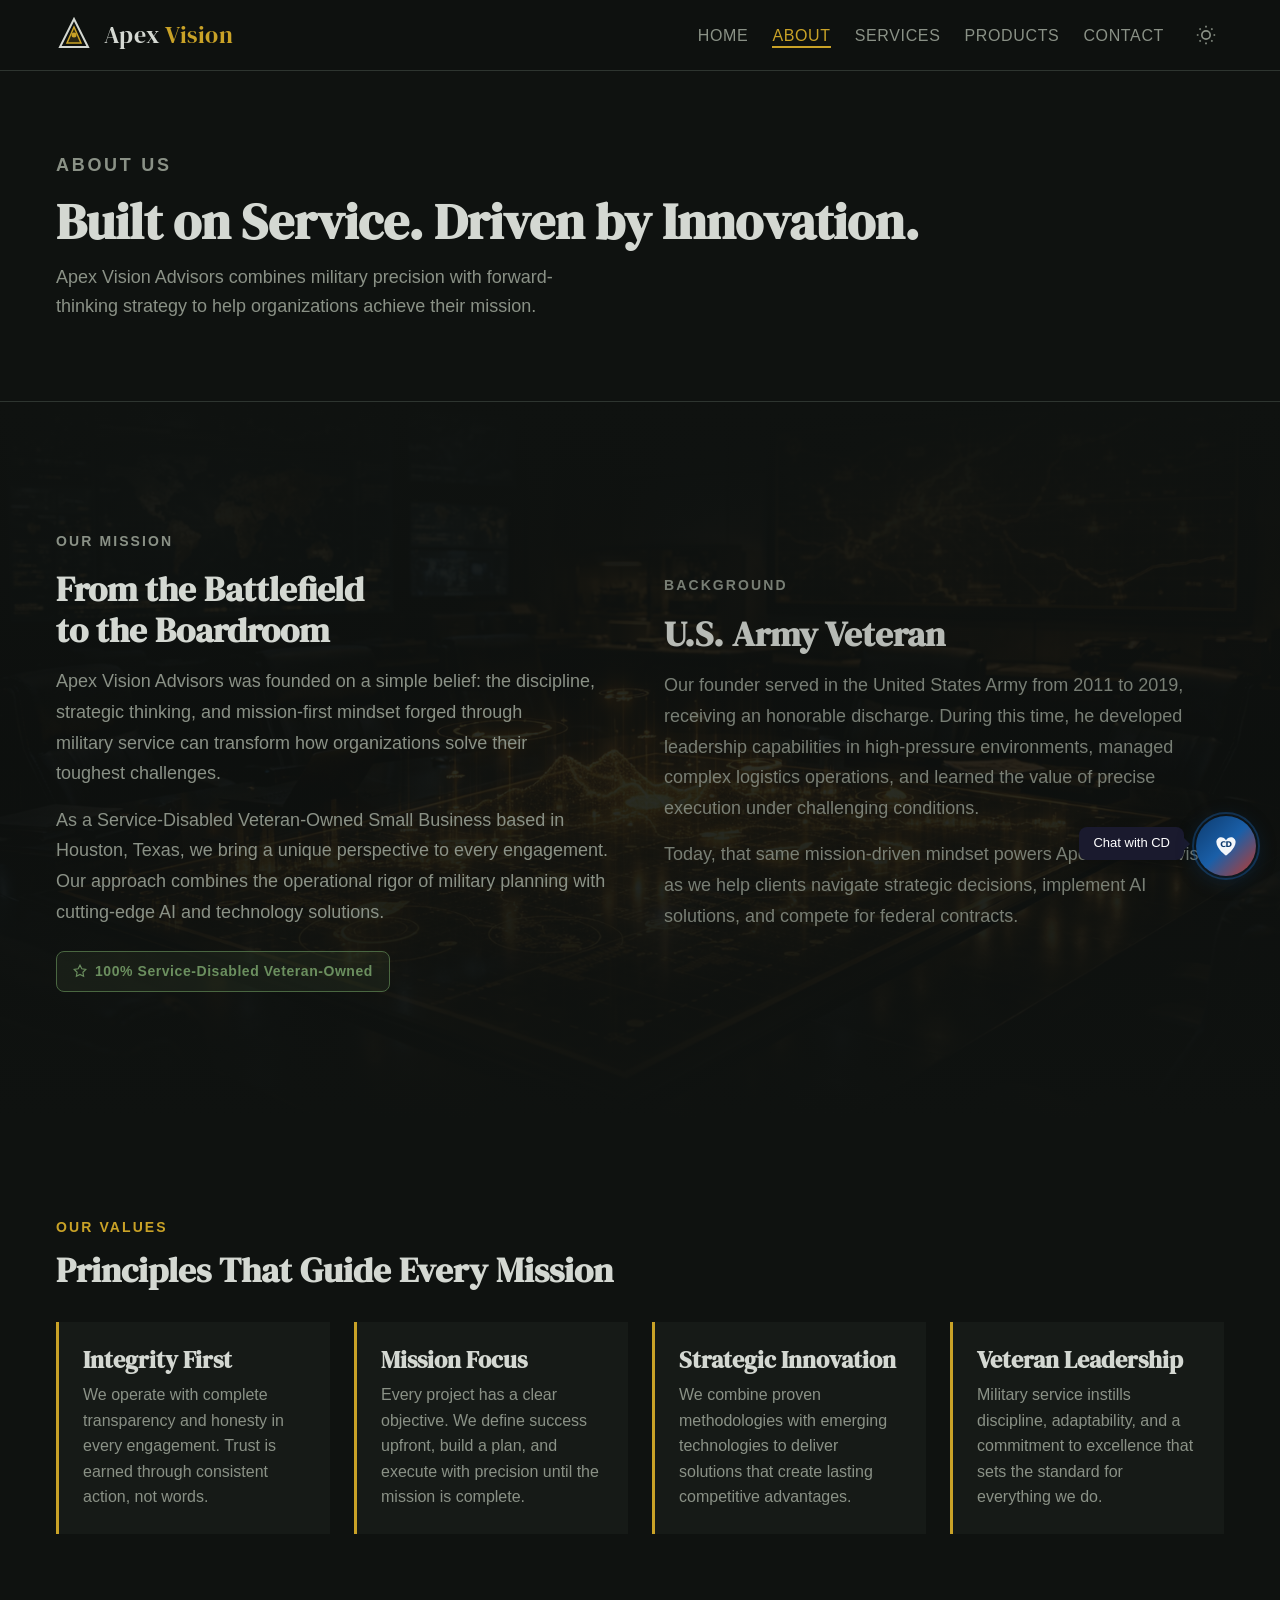
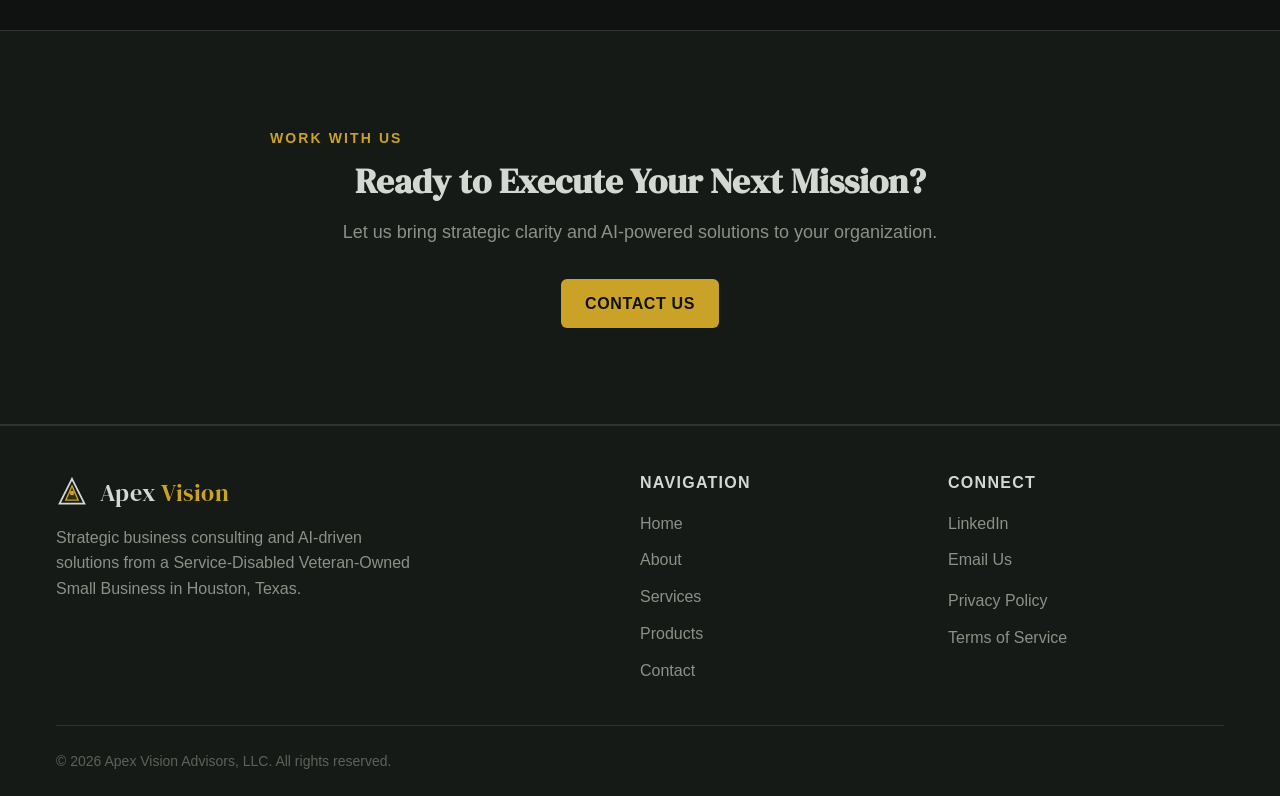
==== commit d47db7f7: "Fix contact form, add favicon/OG image, privacy & terms pages, remove third-party branding - Contact" ====
--- a/about.html
+++ b/about.html
@@ -1,25 +1,14 @@
 <!DOCTYPE html>
 <html lang="en" data-theme="dark">
 <head>
-<!--
-   ______                            __
-  / ____/___  ____ ___  ____  __  __/ /____  _____
- / /   / __ \/ __ `__ \/ __ \/ / / / __/ _ \/ ___/
-/ /___/ /_/ / / / / / / /_/ / /_/ / /_/  __/ /
-\____/\____/_/ /_/ /_/ .___/\__,_/\__/\___/_/
-                    /_/
-        Created with Perplexity Computer
-        https://www.perplexity.ai/computer
--->
-<meta name="generator" content="Perplexity Computer">
-<meta name="author" content="Perplexity Computer">
-<meta property="og:see_also" content="https://www.perplexity.ai/computer">
-<link rel="author" href="https://www.perplexity.ai/computer">
 
 <meta charset="UTF-8">
 <meta name="viewport" content="width=device-width, initial-scale=1.0">
 <title>About — Apex Vision Advisors</title>
 <meta name="description" content="Learn about Apex Vision Advisors, a veteran-owned consulting firm delivering business strategy and AI solutions from Houston, Texas.">
+<meta property="og:image" content="https://theapexvisionadvisors.com/assets/og-image.png">
+<link rel="icon" href="./assets/favicon.svg" type="image/svg+xml">
+<link rel="apple-touch-icon" href="./assets/favicon-180.svg">
 <link rel="stylesheet" href="./base.css">
 <link rel="stylesheet" href="./style.css">
 <link rel="stylesheet" href="./cd-chatbot-widget.css">
@@ -165,11 +154,14 @@
           <li><a href="https://www.linkedin.com/in/mr-jones2/" target="_blank" rel="noopener noreferrer">LinkedIn</a></li>
           <li><a href="mailto:apexvisionadvisors@gmail.com">Email Us</a></li>
         </ul>
+        <ul class="footer-links" role="list" style="margin-top:var(--space-3);">
+          <li><a href="/privacy">Privacy Policy</a></li>
+          <li><a href="/terms">Terms of Service</a></li>
+        </ul>
       </div>
     </div>
     <div class="footer-bottom">
       <p>&copy; 2026 Apex Vision Advisors, LLC. All rights reserved.</p>
-      <a href="https://www.perplexity.ai/computer" target="_blank" rel="noopener noreferrer">Created with Perplexity Computer</a>
     </div>
   </div>
 </footer>
--- a/style.css
+++ b/style.css
@@ -1056,3 +1056,40 @@
   text-transform: uppercase;
   color: var(--color-text-muted);
 }
+
+/* --- Legal Content Pages --- */
+.legal-content h2 {
+  font-family: var(--font-heading);
+  font-size: var(--text-lg);
+  margin-top: var(--space-8);
+  margin-bottom: var(--space-4);
+  color: var(--color-text);
+}
+.legal-content h2:first-child {
+  margin-top: 0;
+}
+.legal-content h3 {
+  font-size: var(--text-base);
+  font-weight: 600;
+  margin-top: var(--space-6);
+  margin-bottom: var(--space-3);
+  color: var(--color-text);
+}
+.legal-content p {
+  color: var(--color-text-muted);
+  margin-bottom: var(--space-4);
+  line-height: 1.7;
+}
+.legal-content a {
+  color: var(--color-primary);
+  text-decoration: underline;
+  text-underline-offset: 3px;
+}
+.legal-content a:hover {
+  color: var(--color-text);
+}
+.legal-content ul li {
+  color: var(--color-text-muted);
+  margin-bottom: var(--space-2);
+  line-height: 1.6;
+}
